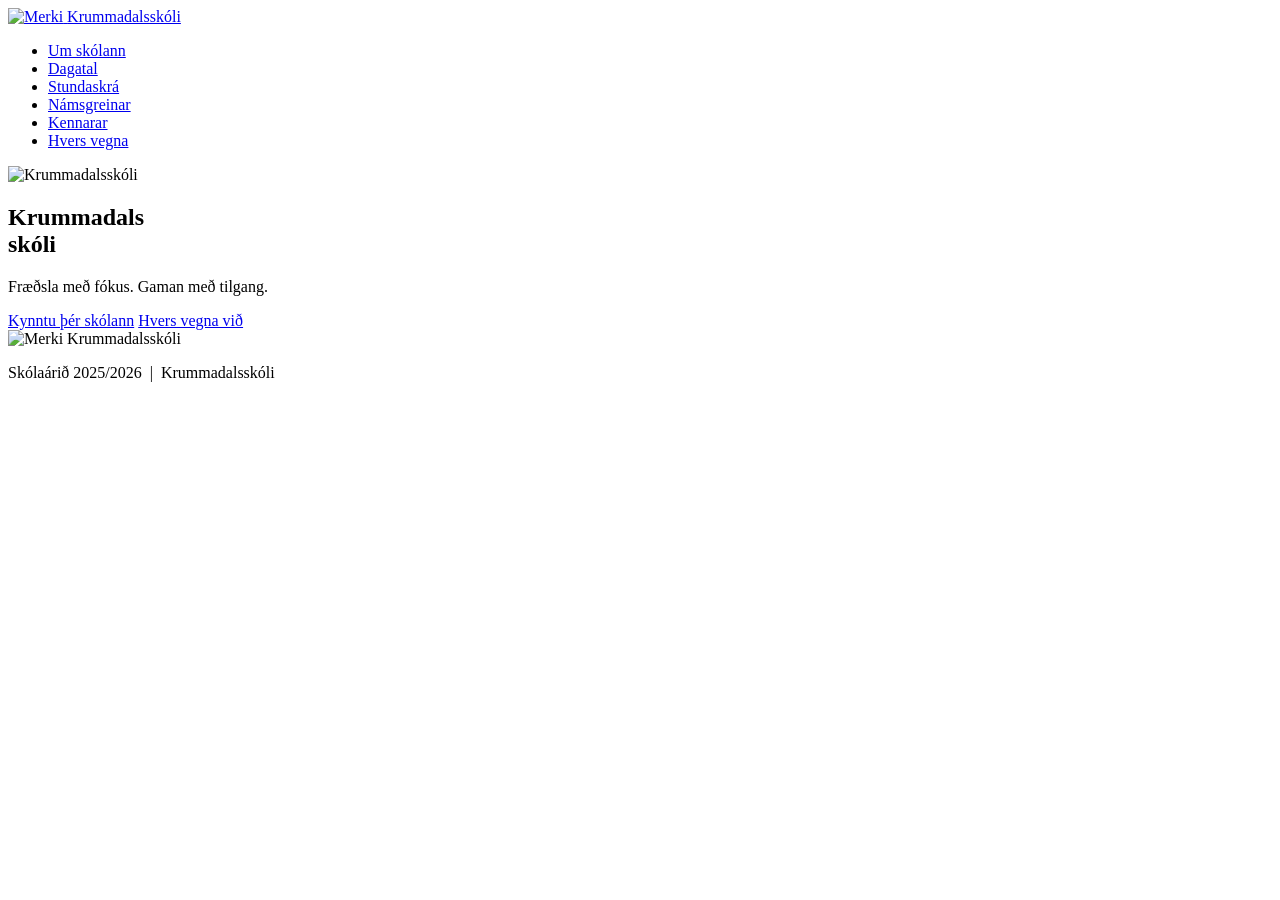
==== index.html @ 973b2765 "Add files via upload" ====
<!DOCTYPE html>
<html lang="is">
<head>
<meta charset="UTF-8">
<meta name="viewport" content="width=device-width, initial-scale=1.0">
<title>Krummadalsskóli</title>
<link href="https://fonts.googleapis.com/css2?family=Fraunces:opsz,wght@9..144,700;9..144,900&family=Source+Serif+4:ital,wght@0,300;0,400;0,600;1,300&display=swap" rel="stylesheet">
<link rel="stylesheet" href="assets/style.css">
</head>
<body>

<nav>
  <a class="nav-logo" href="index.html">
    <img src="assets/logo.jpg" alt="Merki">
    <span>Krummadalsskóli</span>
  </a>
  <ul class="nav-links">
    <li><a href="um.html">Um skólann</a></li>
    <li><a href="dagatal.html">Dagatal</a></li>
    <li><a href="stundaskra.html">Stundaskrá</a></li>
    <li><a href="namsgreinar.html">Námsgreinar</a></li>
    <li><a href="kennarar.html">Kennarar</a></li>
    <li><a href="hvers-vegna.html">Hvers vegna</a></li>
  </ul>
</nav>

<main>

<!-- HERO -->
<section class="hero">
  <div class="hero-logo">
    <img src="assets/logo.jpg" alt="Krummadalsskóli">
  </div>
  <h1>Krummadals<br>skóli</h1>
  <p class="hero-tagline">Fræðsla með fókus. Gaman með tilgang.</p>
  <div class="hero-btns">
    <a href="um.html" class="btn btn-white">Kynntu þér skólann</a>
    <a href="hvers-vegna.html" class="btn btn-outline">Hvers vegna við</a>
  </div>
</section>

</main>

<!-- FOOTER -->
<footer>
  <div class="footer-logo">
    <img src="assets/logo.jpg" alt="Merki">
    <span>Krummadalsskóli</span>
  </div>
  <div class="footer-line"></div>
  <p>Skólaárið 2025/2026 &nbsp;|&nbsp; Krummadalsskóli</p>
</footer>

</body>
</html>
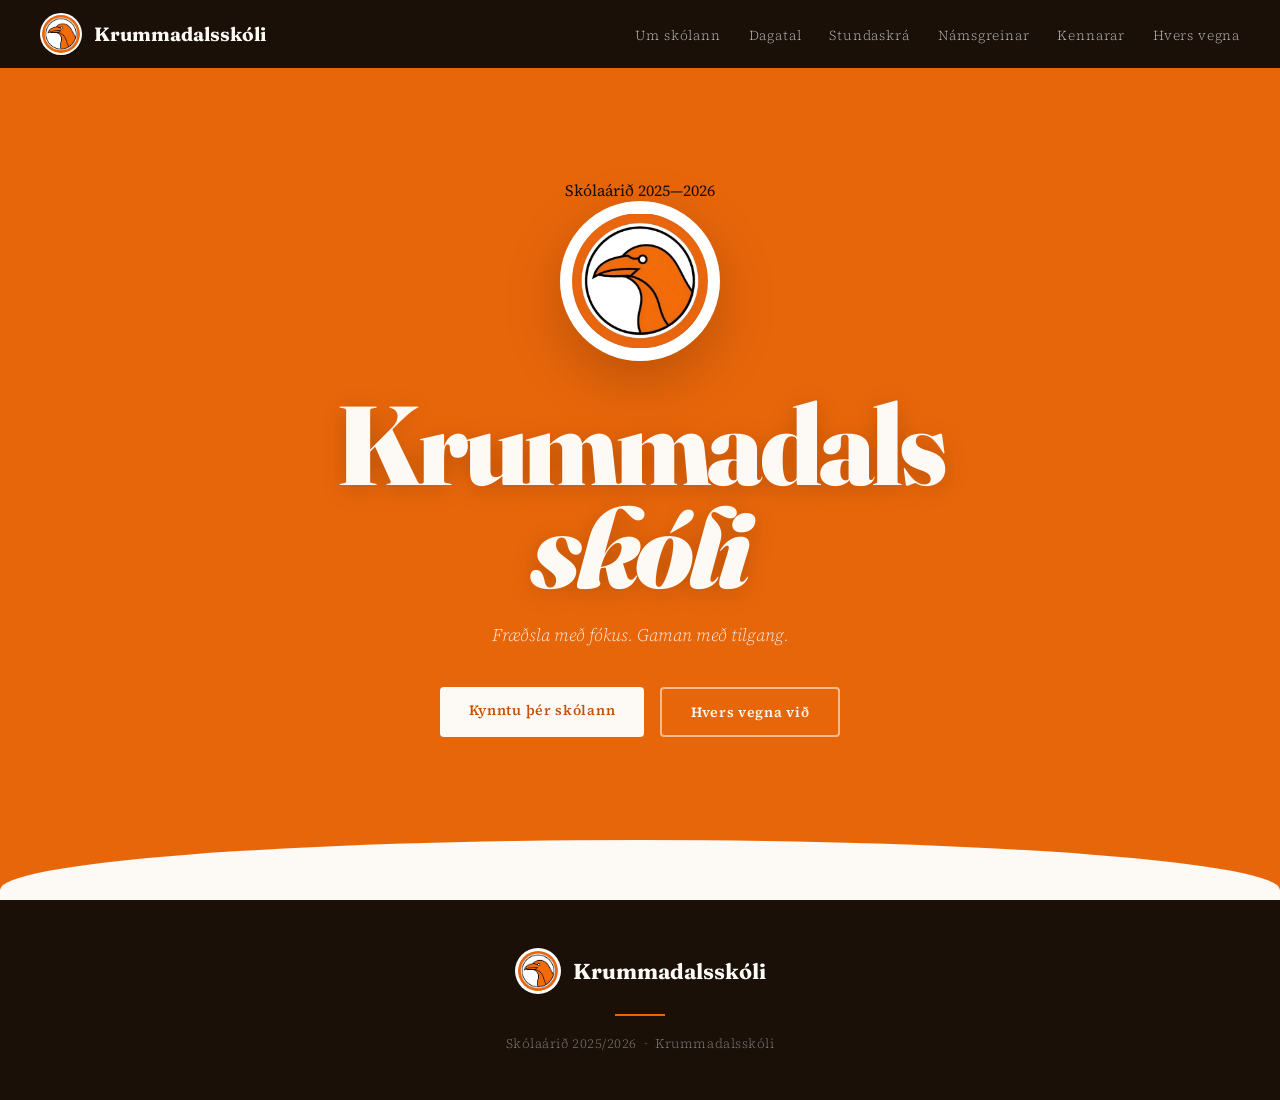
==== commit 28d356ba: "Add files via upload" ====
--- a/index.html
+++ b/index.html
@@ -4,7 +4,7 @@
 <meta charset="UTF-8">
 <meta name="viewport" content="width=device-width, initial-scale=1.0">
 <title>Krummadalsskóli</title>
-<link href="https://fonts.googleapis.com/css2?family=Fraunces:opsz,wght@9..144,700;9..144,900&family=Source+Serif+4:ital,wght@0,300;0,400;0,600;1,300&display=swap" rel="stylesheet">
+<link href="https://fonts.googleapis.com/css2?family=Fraunces:ital,opsz,wght@0,9..144,400;0,9..144,700;0,9..144,900;1,9..144,400;1,9..144,700;1,9..144,900&family=Source+Serif+4:ital,wght@0,300;0,400;0,500;0,600;1,300;1,400&display=swap" rel="stylesheet">
 <link rel="stylesheet" href="assets/style.css">
 </head>
 <body>
@@ -26,12 +26,12 @@
 
 <main>
 
-<!-- HERO -->
 <section class="hero">
+  <p class="hero-eyebrow">Skólaárið 2025—2026</p>
   <div class="hero-logo">
     <img src="assets/logo.jpg" alt="Krummadalsskóli">
   </div>
-  <h1>Krummadals<br>skóli</h1>
+  <h1>Krummadals<br><em>skóli</em></h1>
   <p class="hero-tagline">Fræðsla með fókus. Gaman með tilgang.</p>
   <div class="hero-btns">
     <a href="um.html" class="btn btn-white">Kynntu þér skólann</a>
@@ -41,15 +41,15 @@
 
 </main>
 
-<!-- FOOTER -->
 <footer>
   <div class="footer-logo">
     <img src="assets/logo.jpg" alt="Merki">
     <span>Krummadalsskóli</span>
   </div>
   <div class="footer-line"></div>
-  <p>Skólaárið 2025/2026 &nbsp;|&nbsp; Krummadalsskóli</p>
+  <p>Skólaárið 2025/2026 &nbsp;·&nbsp; Krummadalsskóli</p>
 </footer>
 
+<script src="assets/script.js"></script>
 </body>
 </html>
--- a/assets/style.css
+++ b/assets/style.css
@@ -0,0 +1,193 @@
+:root {
+  --orange: #E8660A;
+  --orange-light: #F07D2A;
+  --orange-dark: #C4520A;
+  --black: #1A1008;
+  --white: #FDFAF6;
+  --off-white: #F5EFE6;
+  --gray: #888;
+}
+* { margin:0; padding:0; box-sizing:border-box; }
+html { scroll-behavior: smooth; }
+body { font-family: 'Source Serif 4', Georgia, serif; background: var(--white); color: var(--black); overflow-x: hidden; min-height: 100vh; display: flex; flex-direction: column; }
+main { flex: 1; }
+
+/* NAV */
+nav {
+  position: fixed; top:0; left:0; right:0; z-index:100;
+  background: var(--black);
+  display: flex; align-items: center; justify-content: space-between;
+  padding: 0 2.5rem; height: 68px;
+}
+.nav-logo { display:flex; align-items:center; gap:12px; text-decoration:none; }
+.nav-logo img { width:42px; height:42px; background:white; border-radius:50%; padding:2px; object-fit:contain; }
+.nav-logo span { font-family:'Fraunces',serif; font-weight:700; font-size:1.2rem; color:var(--white); }
+.nav-links { display:flex; gap:1.75rem; list-style:none; }
+.nav-links a { color:rgba(255,255,255,0.7); text-decoration:none; font-size:0.85rem; font-weight:300; letter-spacing:0.06em; transition:color 0.2s; }
+.nav-links a:hover { color:var(--orange-light); }
+.nav-links a.active { color:var(--orange-light); }
+
+/* HERO (forsíða) */
+.hero {
+  min-height:100vh; background:var(--orange);
+  display:flex; flex-direction:column; align-items:center; justify-content:center;
+  text-align:center; padding:6rem 2rem 5rem; position:relative; overflow:hidden;
+}
+.hero::after {
+  content:''; position:absolute; bottom:-60px; left:0; right:0;
+  height:120px; background:var(--white); border-radius:60% 60% 0 0 / 60px 60px 0 0;
+}
+.hero-logo {
+  background:white; border-radius:50%; padding:12px;
+  width:160px; height:160px; display:flex; align-items:center; justify-content:center;
+  margin-bottom:2rem; box-shadow:0 20px 60px rgba(0,0,0,0.2);
+  animation: popIn 0.7s ease-out both;
+}
+.hero-logo img { width:136px; height:136px; object-fit:contain; border-radius:50%; }
+@keyframes popIn { from{opacity:0;transform:scale(0.7)} to{opacity:1;transform:scale(1)} }
+.hero h1 {
+  font-family:'Fraunces',serif; font-weight:900;
+  font-size:clamp(3.5rem,9vw,7rem); color:var(--white);
+  line-height:0.92; letter-spacing:-0.03em;
+  text-shadow:0 4px 24px rgba(0,0,0,0.18);
+  animation: upIn 0.7s 0.15s ease-out both;
+}
+.hero-tagline {
+  margin-top:1.5rem; font-size:1.1rem; font-weight:300; font-style:italic;
+  color:rgba(255,255,255,0.88); animation: upIn 0.7s 0.3s ease-out both;
+}
+.hero-btns { margin-top:2.5rem; display:flex; gap:1rem; flex-wrap:wrap; justify-content:center; animation: upIn 0.7s 0.45s ease-out both; }
+@keyframes upIn { from{opacity:0;transform:translateY(24px)} to{opacity:1;transform:translateY(0)} }
+.btn { padding:0.8rem 1.8rem; border-radius:4px; font-family:'Source Serif 4',serif; font-size:0.88rem; font-weight:600; text-decoration:none; letter-spacing:0.05em; transition:all 0.2s; border:none; cursor:pointer; display:inline-block; }
+.btn-white { background:var(--white); color:var(--orange-dark); }
+.btn-white:hover { background:var(--black); color:var(--white); }
+.btn-outline { background:transparent; color:var(--white); border:2px solid rgba(255,255,255,0.55); }
+.btn-outline:hover { background:rgba(255,255,255,0.15); }
+
+/* SUBPAGE HERO (innri síður) */
+.subhero {
+  background: var(--orange);
+  padding: 9rem 2rem 4rem;
+  text-align: center;
+  color: var(--white);
+  position: relative;
+  overflow: hidden;
+}
+.subhero::after {
+  content:''; position:absolute; bottom:-40px; left:0; right:0;
+  height:80px; background:var(--white); border-radius:60% 60% 0 0 / 40px 40px 0 0;
+}
+.subhero .label {
+  display:inline-block; font-size:0.72rem; font-weight:600; letter-spacing:0.2em;
+  text-transform:uppercase; color:rgba(255,255,255,0.85); margin-bottom:0.75rem;
+}
+.subhero h1 {
+  font-family:'Fraunces',serif; font-weight:900;
+  font-size:clamp(2.5rem,6vw,4.5rem); line-height:1; letter-spacing:-0.02em;
+  text-shadow:0 4px 24px rgba(0,0,0,0.15);
+}
+.subhero p.subhero-lead {
+  margin-top:1.25rem; font-size:1.05rem; font-weight:300; font-style:italic;
+  color:rgba(255,255,255,0.9); max-width:620px; margin-left:auto; margin-right:auto;
+}
+
+/* SECTIONS */
+section { padding:5.5rem 2rem; }
+.container { max-width:1080px; margin:0 auto; }
+.label { display:inline-block; font-size:0.72rem; font-weight:600; letter-spacing:0.2em; text-transform:uppercase; color:var(--orange); margin-bottom:0.75rem; }
+.s-title { font-family:'Fraunces',serif; font-weight:900; font-size:clamp(2rem,5vw,3.2rem); line-height:1.05; color:var(--black); margin-bottom:1.25rem; }
+.s-body { font-size:1.05rem; font-weight:300; line-height:1.85; color:#3D2E1E; max-width:660px; }
+
+/* UM SKÓLANN */
+.about { background:var(--white); }
+
+/* DAGATAL */
+.calendar-section { background:var(--off-white); }
+.cal-grid { display:grid; grid-template-columns:repeat(4,1fr); gap:1.25rem; margin-top:3rem; }
+.cal-month { background:var(--white); border-radius:6px; overflow:hidden; box-shadow:0 2px 12px rgba(0,0,0,0.06); }
+.cal-header { background:var(--orange); color:white; text-align:center; padding:0.6rem; font-family:'Fraunces',serif; font-weight:700; font-size:0.88rem; letter-spacing:0.1em; }
+.cal-days { display:grid; grid-template-columns:repeat(7,1fr); padding:0.5rem; gap:2px; }
+.cal-day-name { text-align:center; font-size:0.62rem; font-weight:600; letter-spacing:0.05em; color:var(--gray); padding:2px 0; }
+.cal-day { text-align:center; font-size:0.72rem; padding:3px 1px; border-radius:3px; color:var(--black); font-weight:300; }
+.cal-day.sun { color:var(--orange); font-weight:600; }
+.cal-day.empty { }
+.cal-note { font-size:0.8rem; color:var(--gray); text-align:center; margin-top:1rem; font-style:italic; }
+
+/* STUNDASKRÁ */
+.schedule-section { background:var(--white); }
+.schedule-grid { display:grid; grid-template-columns:repeat(3,1fr); gap:1.5rem; margin-top:3rem; }
+.day-card { background:var(--off-white); border-radius:8px; overflow:hidden; }
+.day-header { background:var(--orange); color:white; padding:0.75rem 1.25rem; font-family:'Fraunces',serif; font-weight:700; font-size:1rem; }
+.day-body { padding:0.75rem 1.25rem; }
+.time-slot { display:flex; justify-content:space-between; align-items:center; padding:0.5rem 0; border-bottom:1px dashed rgba(0,0,0,0.1); font-size:0.88rem; }
+.time-slot:last-child { border-bottom:none; }
+.time-slot .time { color:var(--gray); font-size:0.78rem; font-weight:300; white-space:nowrap; margin-right:0.75rem; }
+.time-slot .subj { font-weight:400; color:var(--black); }
+.time-slot.break .subj { color:var(--orange-dark); font-style:italic; font-size:0.82rem; }
+.time-slot.food .subj { color:#6B4C2A; font-style:italic; font-size:0.82rem; }
+
+/* NÁMSGREINAR */
+.subjects-section { background:var(--off-white); }
+.subj-grid { display:grid; grid-template-columns:repeat(auto-fit,minmax(140px,1fr)); gap:1.25rem; margin-top:2.75rem; }
+.subj-card { background:var(--white); border:2px solid #E8E0D5; border-radius:6px; padding:1.4rem 1rem; text-align:center; transition:all 0.22s; position:relative; overflow:hidden; }
+.subj-card::after { content:''; position:absolute; bottom:0; left:0; right:0; height:3px; background:var(--orange); transform:scaleX(0); transition:transform 0.22s; }
+.subj-card:hover { border-color:var(--orange); transform:translateY(-4px); box-shadow:0 8px 24px rgba(232,102,10,0.14); }
+.subj-card:hover::after { transform:scaleX(1); }
+.subj-icon { font-size:1.9rem; margin-bottom:0.6rem; display:block; }
+.subj-name { font-family:'Fraunces',serif; font-weight:700; font-size:0.95rem; }
+
+/* HREIÐRIÐ */
+.nest { background:var(--black); color:var(--white); position:relative; overflow:hidden; }
+.nest::before { content:'Hreiðrið'; position:absolute; right:-1rem; top:50%; transform:translateY(-50%); font-family:'Fraunces',serif; font-size:12rem; font-weight:900; color:rgba(255,255,255,0.03); white-space:nowrap; pointer-events:none; }
+.nest .s-title { color:var(--white); }
+.nest .s-body { color:rgba(255,255,255,0.72); }
+.nest-feats { display:flex; flex-wrap:wrap; gap:1rem; margin-top:2.5rem; }
+.nest-feat { display:flex; align-items:center; gap:0.65rem; background:rgba(255,255,255,0.07); border:1px solid rgba(255,255,255,0.1); border-radius:6px; padding:0.65rem 1.1rem; }
+.nest-feat-icon { font-size:1.3rem; }
+.nest-feat-text { font-size:0.9rem; color:rgba(255,255,255,0.82); font-weight:300; }
+
+/* KENNARAR */
+.teachers { background:var(--white); }
+.teachers-grid { display:grid; grid-template-columns:1.1fr 1fr; gap:4rem; align-items:center; margin-top:3rem; }
+.quote-block { background:var(--orange); border-radius:8px; padding:2.75rem; position:relative; }
+.quote-block::before { content:'"'; position:absolute; top:-0.75rem; left:1.5rem; font-family:'Fraunces',serif; font-size:7rem; color:rgba(255,255,255,0.18); line-height:1; }
+.quote-text { font-family:'Fraunces',serif; font-size:1.45rem; font-weight:700; color:white; line-height:1.35; position:relative; z-index:1; }
+
+/* HUGMYNDAFRÆÐI */
+.philosophy { background:var(--off-white); }
+.pillars { display:grid; grid-template-columns:repeat(3,1fr); gap:1.75rem; margin-top:3rem; }
+.pillar { background:var(--white); border-radius:8px; border-top:4px solid var(--orange); padding:2.25rem 1.75rem; box-shadow:0 2px 12px rgba(0,0,0,0.05); }
+.pillar-num { font-family:'Fraunces',serif; font-size:2.8rem; font-weight:900; color:var(--orange); line-height:1; margin-bottom:0.75rem; }
+.pillar h3 { font-family:'Fraunces',serif; font-size:1.2rem; font-weight:700; margin-bottom:0.6rem; }
+.pillar p { font-size:0.93rem; font-weight:300; line-height:1.75; color:#4A3A28; }
+
+/* HVERS VEGNA */
+.why { background:var(--white); }
+.why-list { margin-top:2.75rem; display:flex; flex-direction:column; gap:1.1rem; max-width:700px; }
+.why-item { display:flex; gap:1.1rem; align-items:flex-start; padding:1.4rem; border-radius:6px; background:var(--off-white); border-left:4px solid var(--orange); }
+.why-dot { width:30px; height:30px; background:var(--orange); border-radius:50%; display:flex; align-items:center; justify-content:center; flex-shrink:0; margin-top:2px; }
+.why-dot span { color:white; font-weight:700; font-size:0.78rem; font-family:'Fraunces',serif; }
+.why-text { font-size:0.98rem; line-height:1.75; font-weight:300; color:#3D2E1E; }
+
+/* FOOTER */
+footer { background:var(--black); color:var(--white); padding:3rem 2rem; text-align:center; margin-top: auto; }
+.footer-logo { display:flex; align-items:center; justify-content:center; gap:12px; margin-bottom:1.25rem; }
+.footer-logo img { width:46px; height:46px; background:white; border-radius:50%; padding:3px; object-fit:contain; }
+.footer-logo span { font-family:'Fraunces',serif; font-weight:700; font-size:1.35rem; color:var(--white); }
+.footer-line { width:50px; height:2px; background:var(--orange); margin:1.1rem auto; }
+footer p { font-size:0.82rem; font-weight:300; color:rgba(255,255,255,0.45); letter-spacing:0.04em; }
+
+/* PAGE BODY (innri síður þurfa pláss undir nav) */
+.page-body { padding-top: 68px; }
+
+@media(max-width:900px) {
+  .teachers-grid { grid-template-columns:1fr; gap:2.5rem; }
+  .pillars { grid-template-columns:1fr 1fr; }
+  .cal-grid { grid-template-columns:repeat(2,1fr); }
+  .schedule-grid { grid-template-columns:1fr 1fr; }
+}
+@media(max-width:600px) {
+  nav { padding: 0 1rem; }
+  .nav-links { display:none; }
+  .pillars,.cal-grid,.schedule-grid { grid-template-columns:1fr; }
+}
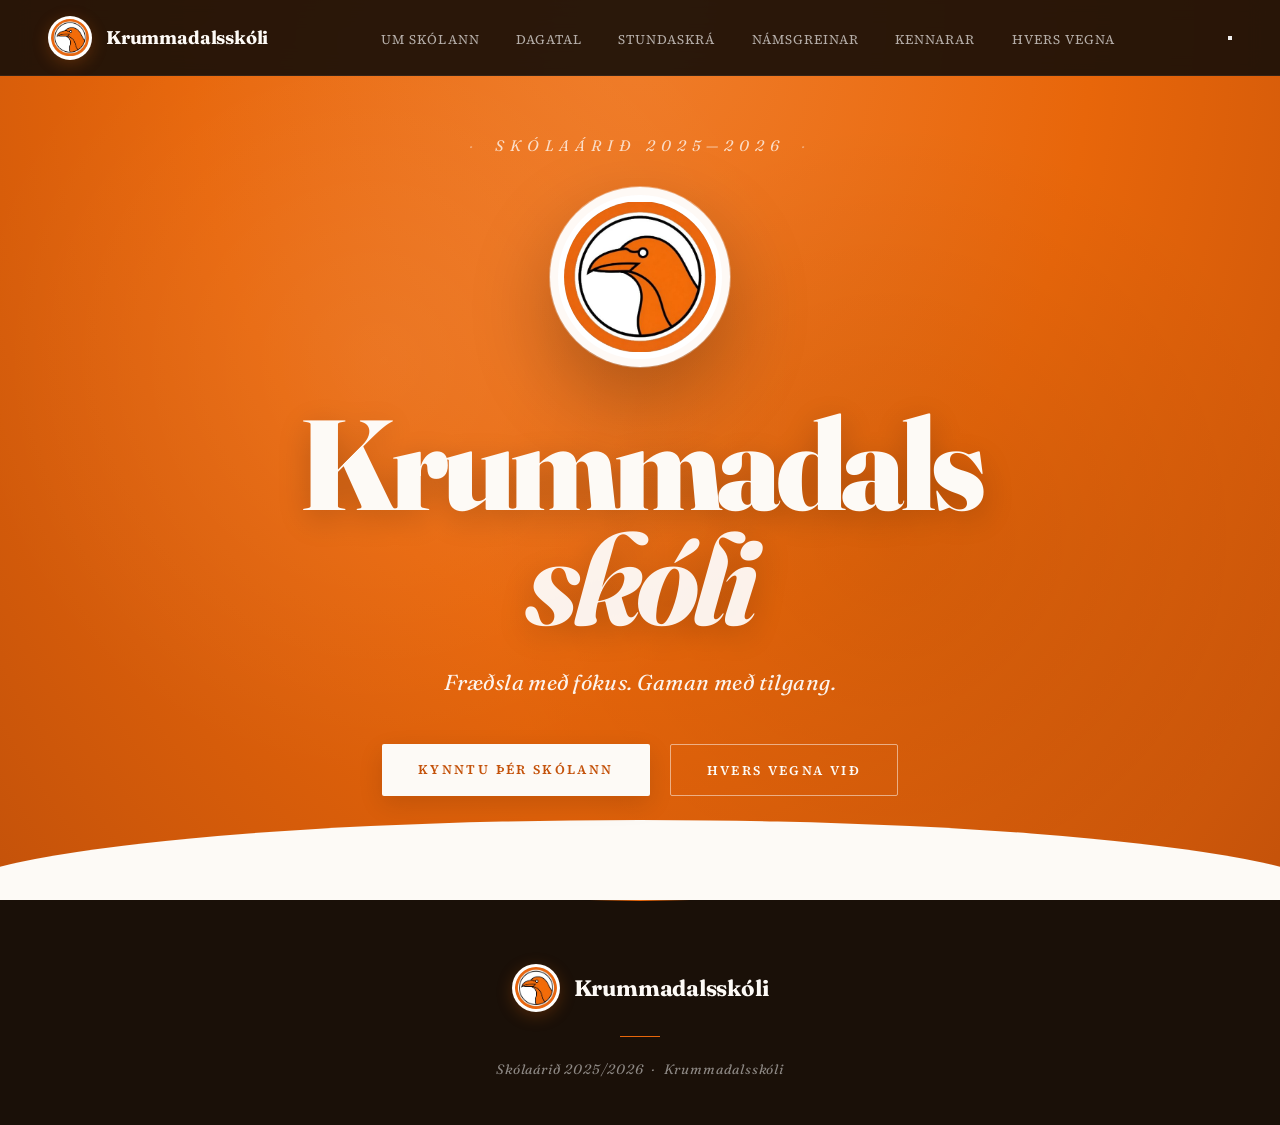
==== commit 84f0bdad: "Add files via upload" ====
--- a/index.html
+++ b/index.html
@@ -22,6 +22,7 @@
     <li><a href="kennarar.html">Kennarar</a></li>
     <li><a href="hvers-vegna.html">Hvers vegna</a></li>
   </ul>
+  <button class="nav-burger" aria-label="Valmynd" aria-expanded="false"><span></span><span></span><span></span></button>
 </nav>
 
 <main>
--- a/assets/style.css
+++ b/assets/style.css
@@ -2,192 +2,834 @@
   --orange: #E8660A;
   --orange-light: #F07D2A;
   --orange-dark: #C4520A;
+  --orange-glow: #FF8B3D;
   --black: #1A1008;
+  --black-soft: #2A1D10;
   --white: #FDFAF6;
   --off-white: #F5EFE6;
+  --cream: #EFE6D6;
   --gray: #888;
+  --gray-line: #E8E0D5;
+  --shadow-sm: 0 2px 8px rgba(26,16,8,0.04);
+  --shadow-md: 0 8px 32px rgba(26,16,8,0.08);
+  --shadow-lg: 0 24px 64px rgba(26,16,8,0.12);
+  --shadow-orange: 0 16px 48px rgba(232,102,10,0.18);
 }
 * { margin:0; padding:0; box-sizing:border-box; }
 html { scroll-behavior: smooth; }
-body { font-family: 'Source Serif 4', Georgia, serif; background: var(--white); color: var(--black); overflow-x: hidden; min-height: 100vh; display: flex; flex-direction: column; }
-main { flex: 1; }
-
-/* NAV */
+body {
+  font-family: 'Source Serif 4', Georgia, serif;
+  background: var(--white);
+  color: var(--black);
+  overflow-x: hidden;
+  min-height: 100vh;
+  display: flex;
+  flex-direction: column;
+  -webkit-font-smoothing: antialiased;
+  -moz-osx-font-smoothing: grayscale;
+}
+main { flex: 1; display: flex; flex-direction: column; }
+main > section:last-child { flex: 1; }
+
+body::before {
+  content:'';
+  position: fixed; inset: 0;
+  background-image:
+    radial-gradient(circle at 20% 10%, rgba(232,102,10,0.025) 0%, transparent 50%),
+    radial-gradient(circle at 80% 90%, rgba(232,102,10,0.02) 0%, transparent 50%);
+  pointer-events: none;
+  z-index: 0;
+}
+nav, main, footer { position: relative; z-index: 1; }
+
+/* ===== NAV ===== */
 nav {
   position: fixed; top:0; left:0; right:0; z-index:100;
-  background: var(--black);
+  background: rgba(26,16,8,0.92);
+  backdrop-filter: blur(12px);
+  -webkit-backdrop-filter: blur(12px);
   display: flex; align-items: center; justify-content: space-between;
-  padding: 0 2.5rem; height: 68px;
-}
-.nav-logo { display:flex; align-items:center; gap:12px; text-decoration:none; }
-.nav-logo img { width:42px; height:42px; background:white; border-radius:50%; padding:2px; object-fit:contain; }
-.nav-logo span { font-family:'Fraunces',serif; font-weight:700; font-size:1.2rem; color:var(--white); }
-.nav-links { display:flex; gap:1.75rem; list-style:none; }
-.nav-links a { color:rgba(255,255,255,0.7); text-decoration:none; font-size:0.85rem; font-weight:300; letter-spacing:0.06em; transition:color 0.2s; }
-.nav-links a:hover { color:var(--orange-light); }
-.nav-links a.active { color:var(--orange-light); }
-
-/* HERO (forsíða) */
+  padding: 0 3rem; height: 76px;
+  border-bottom: 1px solid rgba(255,255,255,0.06);
+}
+.nav-logo { display:flex; align-items:center; gap:14px; text-decoration:none; transition: opacity 0.3s; }
+.nav-logo:hover { opacity: 0.85; }
+.nav-logo img {
+  width:44px; height:44px;
+  background:white;
+  border-radius:50%;
+  padding:3px;
+  object-fit:contain;
+  box-shadow: 0 4px 16px rgba(232,102,10,0.25);
+}
+.nav-logo span {
+  font-family:'Fraunces',serif;
+  font-weight:700;
+  font-size:1.15rem;
+  color:var(--white);
+  letter-spacing: -0.01em;
+}
+.nav-links { display:flex; gap:2.25rem; list-style:none; }
+.nav-links a {
+  color:rgba(255,255,255,0.65);
+  text-decoration:none;
+  font-size:0.82rem;
+  font-weight:400;
+  letter-spacing:0.08em;
+  text-transform: uppercase;
+  transition: color 0.3s ease;
+  position: relative;
+  padding: 0.25rem 0;
+}
+.nav-links a::after {
+  content:''; position:absolute; bottom:-4px; left:50%; right:50%;
+  height: 1px; background: var(--orange-light);
+  transition: all 0.3s ease;
+}
+.nav-links a:hover, .nav-links a.active { color: var(--white); }
+.nav-links a:hover::after, .nav-links a.active::after { left: 0; right: 0; }
+
+/* ===== HERO ===== */
 .hero {
-  min-height:100vh; background:var(--orange);
+  min-height:100vh;
+  background:
+    radial-gradient(ellipse at top, var(--orange-light) 0%, var(--orange) 50%, var(--orange-dark) 100%);
   display:flex; flex-direction:column; align-items:center; justify-content:center;
-  text-align:center; padding:6rem 2rem 5rem; position:relative; overflow:hidden;
+  text-align:center; padding:8rem 2rem 6rem;
+  position:relative; overflow:hidden;
+}
+.hero::before {
+  content:''; position:absolute; inset:0;
+  background-image:
+    radial-gradient(circle at 30% 40%, rgba(255,255,255,0.08) 0%, transparent 40%),
+    radial-gradient(circle at 70% 60%, rgba(0,0,0,0.08) 0%, transparent 40%);
+  pointer-events: none;
 }
 .hero::after {
-  content:''; position:absolute; bottom:-60px; left:0; right:0;
-  height:120px; background:var(--white); border-radius:60% 60% 0 0 / 60px 60px 0 0;
+  content:''; position:absolute; bottom:-80px; left:-5%; right:-5%;
+  height:160px; background:var(--white);
+  border-radius:50% 50% 0 0 / 80px 80px 0 0;
+  z-index: 2;
+}
+.hero-eyebrow {
+  font-family: 'Fraunces', serif;
+  font-style: italic;
+  font-weight: 400;
+  font-size: 0.95rem;
+  color: rgba(255,255,255,0.75);
+  letter-spacing: 0.4em;
+  text-transform: uppercase;
+  margin-bottom: 2rem;
+  animation: upIn 0.8s ease-out both;
+  position: relative; z-index: 3;
+}
+.hero-eyebrow::before, .hero-eyebrow::after {
+  content:'·'; margin: 0 1rem; opacity: 0.5;
 }
 .hero-logo {
-  background:white; border-radius:50%; padding:12px;
-  width:160px; height:160px; display:flex; align-items:center; justify-content:center;
-  margin-bottom:2rem; box-shadow:0 20px 60px rgba(0,0,0,0.2);
-  animation: popIn 0.7s ease-out both;
-}
-.hero-logo img { width:136px; height:136px; object-fit:contain; border-radius:50%; }
+  background:white; border-radius:50%; padding:14px;
+  width:180px; height:180px; display:flex; align-items:center; justify-content:center;
+  margin-bottom:2.5rem;
+  box-shadow:
+    0 32px 80px rgba(0,0,0,0.25),
+    0 0 0 1px rgba(255,255,255,0.4),
+    inset 0 0 0 8px rgba(232,102,10,0.04);
+  animation: popIn 1s ease-out both;
+  position: relative; z-index: 3;
+}
+.hero-logo img { width:152px; height:152px; object-fit:contain; border-radius:50%; }
 @keyframes popIn { from{opacity:0;transform:scale(0.7)} to{opacity:1;transform:scale(1)} }
 .hero h1 {
   font-family:'Fraunces',serif; font-weight:900;
-  font-size:clamp(3.5rem,9vw,7rem); color:var(--white);
-  line-height:0.92; letter-spacing:-0.03em;
-  text-shadow:0 4px 24px rgba(0,0,0,0.18);
-  animation: upIn 0.7s 0.15s ease-out both;
+  font-size:clamp(3.5rem,10vw,8rem); color:var(--white);
+  line-height:0.9; letter-spacing:-0.04em;
+  text-shadow:0 8px 32px rgba(0,0,0,0.2);
+  animation: upIn 1s 0.2s ease-out both;
+  position: relative; z-index: 3;
+}
+.hero h1 em {
+  font-style: italic;
+  font-weight: 700;
+  color: rgba(255,255,255,0.92);
 }
 .hero-tagline {
-  margin-top:1.5rem; font-size:1.1rem; font-weight:300; font-style:italic;
-  color:rgba(255,255,255,0.88); animation: upIn 0.7s 0.3s ease-out both;
-}
-.hero-btns { margin-top:2.5rem; display:flex; gap:1rem; flex-wrap:wrap; justify-content:center; animation: upIn 0.7s 0.45s ease-out both; }
-@keyframes upIn { from{opacity:0;transform:translateY(24px)} to{opacity:1;transform:translateY(0)} }
-.btn { padding:0.8rem 1.8rem; border-radius:4px; font-family:'Source Serif 4',serif; font-size:0.88rem; font-weight:600; text-decoration:none; letter-spacing:0.05em; transition:all 0.2s; border:none; cursor:pointer; display:inline-block; }
-.btn-white { background:var(--white); color:var(--orange-dark); }
-.btn-white:hover { background:var(--black); color:var(--white); }
-.btn-outline { background:transparent; color:var(--white); border:2px solid rgba(255,255,255,0.55); }
-.btn-outline:hover { background:rgba(255,255,255,0.15); }
-
-/* SUBPAGE HERO (innri síður) */
+  margin-top:2rem;
+  font-family: 'Fraunces', serif;
+  font-size:1.35rem;
+  font-weight:400;
+  font-style:italic;
+  color:rgba(255,255,255,0.92);
+  letter-spacing: 0.02em;
+  animation: upIn 1s 0.35s ease-out both;
+  position: relative; z-index: 3;
+}
+.hero-btns {
+  margin-top:3rem;
+  display:flex; gap:1.25rem;
+  flex-wrap:wrap; justify-content:center;
+  animation: upIn 1s 0.5s ease-out both;
+  position: relative; z-index: 3;
+}
+@keyframes upIn { from{opacity:0;transform:translateY(32px)} to{opacity:1;transform:translateY(0)} }
+
+.btn {
+  padding:1rem 2.25rem;
+  border-radius:2px;
+  font-family:'Source Serif 4',serif;
+  font-size:0.82rem; font-weight:600;
+  text-decoration:none;
+  letter-spacing:0.18em;
+  text-transform: uppercase;
+  transition: all 0.4s cubic-bezier(0.4, 0, 0.2, 1);
+  border:none; cursor:pointer;
+  display:inline-block;
+  position: relative;
+  overflow: hidden;
+}
+.btn-white {
+  background:var(--white); color:var(--orange-dark);
+  box-shadow: 0 8px 24px rgba(0,0,0,0.12);
+}
+.btn-white:hover {
+  background:var(--black); color:var(--white);
+  transform: translateY(-2px);
+  box-shadow: 0 12px 32px rgba(0,0,0,0.25);
+}
+.btn-outline {
+  background:transparent; color:var(--white);
+  border:1px solid rgba(255,255,255,0.5);
+}
+.btn-outline:hover {
+  background:rgba(255,255,255,0.1);
+  border-color: var(--white);
+  transform: translateY(-2px);
+}
+
+/* ===== SUBPAGE HERO ===== */
 .subhero {
-  background: var(--orange);
-  padding: 9rem 2rem 4rem;
+  background:
+    radial-gradient(ellipse at top, var(--orange-light) 0%, var(--orange) 70%, var(--orange-dark) 100%);
+  padding: 11rem 2rem 6rem;
   text-align: center;
   color: var(--white);
   position: relative;
   overflow: hidden;
 }
+.subhero::before {
+  content:''; position:absolute; inset:0;
+  background-image:
+    radial-gradient(circle at 30% 30%, rgba(255,255,255,0.06) 0%, transparent 40%);
+  pointer-events: none;
+}
 .subhero::after {
-  content:''; position:absolute; bottom:-40px; left:0; right:0;
-  height:80px; background:var(--white); border-radius:60% 60% 0 0 / 40px 40px 0 0;
-}
+  content:''; position:absolute; bottom:-50px; left:-5%; right:-5%;
+  height:100px; background:var(--white);
+  border-radius:50% 50% 0 0 / 50px 50px 0 0;
+}
+.subhero-content { position: relative; z-index: 2; max-width: 900px; margin: 0 auto; }
 .subhero .label {
-  display:inline-block; font-size:0.72rem; font-weight:600; letter-spacing:0.2em;
-  text-transform:uppercase; color:rgba(255,255,255,0.85); margin-bottom:0.75rem;
+  font-family: 'Fraunces', serif;
+  font-style: italic;
+  font-weight: 400;
+  font-size: 0.9rem;
+  color: rgba(255,255,255,0.75);
+  letter-spacing: 0.35em;
+  text-transform: uppercase;
+  margin-bottom: 1.5rem;
+  display: inline-block;
+  padding-left: 0;
+}
+.subhero .label::before {
+  content:'·'; margin-right: 0.85rem; opacity: 0.5;
+  position: static; width: auto; height: auto; background: none;
+}
+.subhero .label::after {
+  content:'·'; margin-left: 0.85rem; opacity: 0.5;
 }
 .subhero h1 {
-  font-family:'Fraunces',serif; font-weight:900;
-  font-size:clamp(2.5rem,6vw,4.5rem); line-height:1; letter-spacing:-0.02em;
-  text-shadow:0 4px 24px rgba(0,0,0,0.15);
-}
+  font-family:'Fraunces',serif;
+  font-weight:900;
+  font-size:clamp(2.75rem, 7vw, 5.5rem);
+  line-height:0.95;
+  letter-spacing:-0.03em;
+  text-shadow:0 8px 32px rgba(0,0,0,0.18);
+}
+.subhero h1 em { font-style: italic; font-weight: 700; }
 .subhero p.subhero-lead {
-  margin-top:1.25rem; font-size:1.05rem; font-weight:300; font-style:italic;
-  color:rgba(255,255,255,0.9); max-width:620px; margin-left:auto; margin-right:auto;
-}
-
-/* SECTIONS */
-section { padding:5.5rem 2rem; }
+  margin-top:1.75rem;
+  font-family: 'Fraunces', serif;
+  font-size:1.2rem;
+  font-weight:400;
+  font-style:italic;
+  color:rgba(255,255,255,0.92);
+  max-width:640px;
+  margin-left:auto; margin-right:auto;
+  line-height: 1.5;
+}
+
+/* ===== SECTIONS ===== */
+section { padding:7rem 2rem; }
 .container { max-width:1080px; margin:0 auto; }
-.label { display:inline-block; font-size:0.72rem; font-weight:600; letter-spacing:0.2em; text-transform:uppercase; color:var(--orange); margin-bottom:0.75rem; }
-.s-title { font-family:'Fraunces',serif; font-weight:900; font-size:clamp(2rem,5vw,3.2rem); line-height:1.05; color:var(--black); margin-bottom:1.25rem; }
-.s-body { font-size:1.05rem; font-weight:300; line-height:1.85; color:#3D2E1E; max-width:660px; }
-
-/* UM SKÓLANN */
+
+.label {
+  display:inline-block;
+  font-family: 'Fraunces', serif;
+  font-style: italic;
+  font-size:0.85rem;
+  font-weight:400;
+  letter-spacing:0.25em;
+  text-transform:uppercase;
+  color:var(--orange);
+  margin-bottom:1.25rem;
+  position: relative;
+  padding-left: 2.5rem;
+}
+.label::before {
+  content:''; position:absolute; left:0; top:50%;
+  width: 1.75rem; height: 1px; background: var(--orange);
+}
+
+.s-title {
+  font-family:'Fraunces',serif;
+  font-weight:900;
+  font-size:clamp(2.25rem, 5.5vw, 3.75rem);
+  line-height:1.02;
+  letter-spacing: -0.025em;
+  color:var(--black);
+  margin-bottom:1.5rem;
+}
+.s-title em { font-style: italic; font-weight: 700; color: var(--orange); }
+.s-body {
+  font-size:1.1rem;
+  font-weight:300;
+  line-height:1.85;
+  color:#3D2E1E;
+  max-width:680px;
+}
+
+/* ===== UM SKÓLANN ===== */
 .about { background:var(--white); }
-
-/* DAGATAL */
-.calendar-section { background:var(--off-white); }
-.cal-grid { display:grid; grid-template-columns:repeat(4,1fr); gap:1.25rem; margin-top:3rem; }
-.cal-month { background:var(--white); border-radius:6px; overflow:hidden; box-shadow:0 2px 12px rgba(0,0,0,0.06); }
-.cal-header { background:var(--orange); color:white; text-align:center; padding:0.6rem; font-family:'Fraunces',serif; font-weight:700; font-size:0.88rem; letter-spacing:0.1em; }
-.cal-days { display:grid; grid-template-columns:repeat(7,1fr); padding:0.5rem; gap:2px; }
-.cal-day-name { text-align:center; font-size:0.62rem; font-weight:600; letter-spacing:0.05em; color:var(--gray); padding:2px 0; }
-.cal-day { text-align:center; font-size:0.72rem; padding:3px 1px; border-radius:3px; color:var(--black); font-weight:300; }
-.cal-day.sun { color:var(--orange); font-weight:600; }
+.about-divider {
+  width: 60px; height: 1px;
+  background: var(--orange);
+  margin: 2.5rem 0 1.5rem;
+}
+
+/* ===== DAGATAL ===== */
+.calendar-section {
+  background:var(--off-white);
+  position: relative;
+}
+.calendar-section::before {
+  content:''; position:absolute; top:0; left:0; right:0;
+  height: 1px; background: linear-gradient(90deg, transparent, var(--gray-line), transparent);
+}
+.cal-grid {
+  display:grid;
+  grid-template-columns:repeat(4,1fr);
+  gap:1.5rem;
+  margin-top:3.5rem;
+}
+.cal-month {
+  background:var(--white);
+  border-radius:2px;
+  overflow:hidden;
+  box-shadow: var(--shadow-sm);
+  border: 1px solid var(--gray-line);
+  transition: all 0.4s ease;
+}
+.cal-month:hover {
+  transform: translateY(-4px);
+  box-shadow: var(--shadow-md);
+  border-color: var(--orange);
+}
+.cal-header {
+  background:var(--orange);
+  color:white;
+  text-align:center;
+  padding:0.85rem;
+  font-family:'Fraunces',serif;
+  font-weight:700;
+  font-size:0.85rem;
+  letter-spacing:0.2em;
+}
+.cal-days {
+  display:grid;
+  grid-template-columns:repeat(7,1fr);
+  padding:0.75rem;
+  gap:2px;
+}
+.cal-day-name {
+  text-align:center;
+  font-size:0.62rem;
+  font-weight:600;
+  letter-spacing:0.1em;
+  color:var(--gray);
+  padding:4px 0;
+}
+.cal-day {
+  text-align:center;
+  font-size:0.75rem;
+  padding:5px 1px;
+  border-radius:50%;
+  color:var(--black);
+  font-weight:400;
+  aspect-ratio: 1;
+  display: flex;
+  align-items: center;
+  justify-content: center;
+  transition: all 0.2s;
+}
+.cal-day:hover:not(.empty) {
+  background: var(--cream);
+}
+.cal-day.sun { color:var(--orange); font-weight:700; }
 .cal-day.empty { }
-.cal-note { font-size:0.8rem; color:var(--gray); text-align:center; margin-top:1rem; font-style:italic; }
-
-/* STUNDASKRÁ */
+.cal-note {
+  font-size:0.85rem;
+  color:var(--gray);
+  text-align:center;
+  margin-top:2rem;
+  font-style:italic;
+  font-family: 'Fraunces', serif;
+}
+
+/* ===== STUNDASKRÁ ===== */
 .schedule-section { background:var(--white); }
-.schedule-grid { display:grid; grid-template-columns:repeat(3,1fr); gap:1.5rem; margin-top:3rem; }
-.day-card { background:var(--off-white); border-radius:8px; overflow:hidden; }
-.day-header { background:var(--orange); color:white; padding:0.75rem 1.25rem; font-family:'Fraunces',serif; font-weight:700; font-size:1rem; }
-.day-body { padding:0.75rem 1.25rem; }
-.time-slot { display:flex; justify-content:space-between; align-items:center; padding:0.5rem 0; border-bottom:1px dashed rgba(0,0,0,0.1); font-size:0.88rem; }
+.schedule-grid {
+  display:grid;
+  grid-template-columns:repeat(3,1fr);
+  gap:2rem;
+  margin-top:3.5rem;
+}
+.day-card {
+  background:var(--white);
+  border:1px solid var(--gray-line);
+  border-radius:2px;
+  overflow:hidden;
+  transition: all 0.4s ease;
+  box-shadow: var(--shadow-sm);
+}
+.day-card:hover {
+  transform: translateY(-6px);
+  box-shadow: var(--shadow-md);
+  border-color: var(--orange-light);
+}
+.day-header {
+  background:var(--black);
+  color:white;
+  padding:1.25rem 1.5rem 1.5rem;
+  font-family:'Fraunces',serif;
+  font-weight:700;
+  font-size:1.1rem;
+  letter-spacing: -0.01em;
+  position: relative;
+}
+.day-header::before {
+  content:''; position:absolute; left:1.5rem; bottom:0.65rem;
+  width: 30px; height: 2px; background: var(--orange);
+}
+.day-body { padding:1rem 1.5rem 1.5rem; }
+.time-slot {
+  display:flex;
+  justify-content:space-between;
+  align-items:baseline;
+  padding:0.75rem 0;
+  border-bottom:1px solid var(--gray-line);
+  font-size:0.9rem;
+  gap: 1rem;
+}
 .time-slot:last-child { border-bottom:none; }
-.time-slot .time { color:var(--gray); font-size:0.78rem; font-weight:300; white-space:nowrap; margin-right:0.75rem; }
-.time-slot .subj { font-weight:400; color:var(--black); }
-.time-slot.break .subj { color:var(--orange-dark); font-style:italic; font-size:0.82rem; }
-.time-slot.food .subj { color:#6B4C2A; font-style:italic; font-size:0.82rem; }
-
-/* NÁMSGREINAR */
+.time-slot .time {
+  color:var(--gray);
+  font-size:0.75rem;
+  font-weight:400;
+  letter-spacing: 0.05em;
+  white-space:nowrap;
+  font-variant-numeric: tabular-nums;
+}
+.time-slot .subj {
+  font-weight:500;
+  color:var(--black);
+  text-align: right;
+}
+.time-slot.break .subj { color:var(--orange-dark); font-style:italic; font-weight: 400; }
+.time-slot.food .subj { color:#6B4C2A; font-style:italic; font-weight: 400; }
+
+/* ===== NÁMSGREINAR ===== */
 .subjects-section { background:var(--off-white); }
-.subj-grid { display:grid; grid-template-columns:repeat(auto-fit,minmax(140px,1fr)); gap:1.25rem; margin-top:2.75rem; }
-.subj-card { background:var(--white); border:2px solid #E8E0D5; border-radius:6px; padding:1.4rem 1rem; text-align:center; transition:all 0.22s; position:relative; overflow:hidden; }
-.subj-card::after { content:''; position:absolute; bottom:0; left:0; right:0; height:3px; background:var(--orange); transform:scaleX(0); transition:transform 0.22s; }
-.subj-card:hover { border-color:var(--orange); transform:translateY(-4px); box-shadow:0 8px 24px rgba(232,102,10,0.14); }
-.subj-card:hover::after { transform:scaleX(1); }
-.subj-icon { font-size:1.9rem; margin-bottom:0.6rem; display:block; }
-.subj-name { font-family:'Fraunces',serif; font-weight:700; font-size:0.95rem; }
-
-/* HREIÐRIÐ */
-.nest { background:var(--black); color:var(--white); position:relative; overflow:hidden; }
-.nest::before { content:'Hreiðrið'; position:absolute; right:-1rem; top:50%; transform:translateY(-50%); font-family:'Fraunces',serif; font-size:12rem; font-weight:900; color:rgba(255,255,255,0.03); white-space:nowrap; pointer-events:none; }
-.nest .s-title { color:var(--white); }
-.nest .s-body { color:rgba(255,255,255,0.72); }
-.nest-feats { display:flex; flex-wrap:wrap; gap:1rem; margin-top:2.5rem; }
-.nest-feat { display:flex; align-items:center; gap:0.65rem; background:rgba(255,255,255,0.07); border:1px solid rgba(255,255,255,0.1); border-radius:6px; padding:0.65rem 1.1rem; }
-.nest-feat-icon { font-size:1.3rem; }
-.nest-feat-text { font-size:0.9rem; color:rgba(255,255,255,0.82); font-weight:300; }
-
-/* KENNARAR */
+.subj-grid {
+  display:grid;
+  grid-template-columns:repeat(auto-fit,minmax(160px,1fr));
+  gap:1.5rem;
+  margin-top:3.5rem;
+}
+.subj-card {
+  background:var(--white);
+  border:1px solid var(--gray-line);
+  border-radius:2px;
+  padding:2rem 1.25rem;
+  text-align:center;
+  transition:all 0.4s cubic-bezier(0.4, 0, 0.2, 1);
+  position:relative;
+  overflow:hidden;
+  box-shadow: var(--shadow-sm);
+}
+.subj-card::before {
+  content:''; position:absolute; top:0; left:0; right:0;
+  height: 0; background: var(--orange);
+  transition: height 0.4s ease;
+}
+.subj-card:hover {
+  transform: translateY(-6px);
+  box-shadow: var(--shadow-orange);
+  border-color: var(--orange);
+}
+.subj-card:hover::before { height: 3px; }
+.subj-icon {
+  font-size:2.25rem;
+  margin-bottom:0.85rem;
+  display:block;
+  filter: grayscale(0.1);
+  transition: transform 0.4s ease;
+}
+.subj-card:hover .subj-icon { transform: scale(1.1); }
+.subj-name {
+  font-family:'Fraunces',serif;
+  font-weight:700;
+  font-size:1rem;
+  letter-spacing: -0.01em;
+}
+
+/* ===== HREIÐRIÐ - COSY DARK MEÐ APPELSÍNUGULUM GLOW ===== */
+.nest {
+  background:
+    radial-gradient(ellipse 80% 60% at 50% 30%, rgba(232,102,10,0.18) 0%, transparent 60%),
+    radial-gradient(ellipse 60% 40% at 20% 80%, rgba(232,102,10,0.1) 0%, transparent 50%),
+    radial-gradient(ellipse 60% 40% at 80% 80%, rgba(232,102,10,0.08) 0%, transparent 50%),
+    linear-gradient(180deg, #1A1008 0%, #0F0805 100%);
+  color:var(--white);
+  position:relative;
+  overflow:hidden;
+  padding: 9rem 2rem 8rem;
+  min-height: calc(100vh - 76px);
+  display: flex;
+  align-items: center;
+}
+.nest::before {
+  content:''; position:absolute;
+  top: 15%; left: 50%;
+  transform: translateX(-50%);
+  width: 600px; height: 600px;
+  background: radial-gradient(circle, rgba(255,139,61,0.25) 0%, rgba(232,102,10,0.12) 30%, transparent 70%);
+  filter: blur(60px);
+  pointer-events: none;
+  animation: nestGlow 8s ease-in-out infinite;
+}
+@keyframes nestGlow {
+  0%, 100% { opacity: 0.8; transform: translateX(-50%) scale(1); }
+  50% { opacity: 1; transform: translateX(-50%) scale(1.05); }
+}
+.nest::after {
+  content:'Hreiðrið';
+  position:absolute;
+  right:-2rem; bottom: -2rem;
+  font-family:'Fraunces',serif;
+  font-size:18rem;
+  font-style: italic;
+  font-weight:900;
+  color:rgba(232,102,10,0.05);
+  white-space:nowrap;
+  pointer-events:none;
+  line-height: 0.8;
+}
+.nest .container { position: relative; z-index: 2; }
+.nest .label {
+  color: var(--orange-light) !important;
+}
+.nest .label::before { background: var(--orange-light); }
+.nest .s-title {
+  color:var(--white);
+  font-size: clamp(3rem, 8vw, 6rem);
+  text-shadow: 0 4px 32px rgba(232,102,10,0.3);
+}
+.nest .s-title em { color: var(--orange-light); font-style: italic; }
+.nest .s-body {
+  color:rgba(255,250,246,0.78);
+  font-size: 1.15rem;
+  line-height: 1.9;
+  max-width: 620px;
+}
+.nest .s-body em { color: var(--orange-light); font-style: italic; }
+
+.nest-feats {
+  display:grid;
+  grid-template-columns: repeat(auto-fit, minmax(220px, 1fr));
+  gap:1.25rem;
+  margin-top:3.5rem;
+  max-width: 920px;
+}
+.nest-feat {
+  display:flex;
+  align-items:center;
+  gap:1rem;
+  background:rgba(255,250,246,0.03);
+  border:1px solid rgba(232,102,10,0.15);
+  border-radius:2px;
+  padding:1.25rem 1.5rem;
+  transition: all 0.4s ease;
+  backdrop-filter: blur(8px);
+  -webkit-backdrop-filter: blur(8px);
+  position: relative;
+  overflow: hidden;
+}
+.nest-feat::before {
+  content:''; position:absolute; inset: 0;
+  background: linear-gradient(135deg, rgba(232,102,10,0.08) 0%, transparent 50%);
+  opacity: 0; transition: opacity 0.4s ease;
+}
+.nest-feat:hover {
+  background:rgba(232,102,10,0.06);
+  border-color:rgba(232,102,10,0.4);
+  transform: translateY(-3px);
+  box-shadow: 0 16px 48px rgba(232,102,10,0.15);
+}
+.nest-feat:hover::before { opacity: 1; }
+.nest-feat-icon {
+  font-size:1.6rem;
+  position: relative;
+  z-index: 1;
+  filter: drop-shadow(0 0 8px rgba(232,102,10,0.4));
+}
+.nest-feat-text {
+  font-family: 'Fraunces', serif;
+  font-size:1rem;
+  font-weight: 400;
+  color:rgba(255,250,246,0.92);
+  position: relative;
+  z-index: 1;
+  letter-spacing: -0.005em;
+}
+
+/* ===== KENNARAR ===== */
 .teachers { background:var(--white); }
-.teachers-grid { display:grid; grid-template-columns:1.1fr 1fr; gap:4rem; align-items:center; margin-top:3rem; }
-.quote-block { background:var(--orange); border-radius:8px; padding:2.75rem; position:relative; }
-.quote-block::before { content:'"'; position:absolute; top:-0.75rem; left:1.5rem; font-family:'Fraunces',serif; font-size:7rem; color:rgba(255,255,255,0.18); line-height:1; }
-.quote-text { font-family:'Fraunces',serif; font-size:1.45rem; font-weight:700; color:white; line-height:1.35; position:relative; z-index:1; }
-
-/* HUGMYNDAFRÆÐI */
+.teachers-grid {
+  display:grid;
+  grid-template-columns:1.1fr 1fr;
+  gap:5rem;
+  align-items:center;
+  margin-top:3.5rem;
+}
+.quote-block {
+  background:
+    radial-gradient(ellipse at top right, var(--orange-light) 0%, var(--orange) 60%, var(--orange-dark) 100%);
+  border-radius:2px;
+  padding:3.5rem 3rem;
+  position:relative;
+  box-shadow: var(--shadow-orange);
+  overflow: hidden;
+}
+.quote-block::before {
+  content:'"';
+  position:absolute;
+  top:1rem; left:2rem;
+  font-family:'Fraunces',serif;
+  font-style: italic;
+  font-size:10rem;
+  color:rgba(255,255,255,0.2);
+  line-height:1;
+  font-weight: 900;
+}
+.quote-block::after {
+  content:''; position:absolute; inset: 0;
+  background: radial-gradient(circle at 30% 30%, rgba(255,255,255,0.08) 0%, transparent 50%);
+  pointer-events: none;
+}
+.quote-text {
+  font-family:'Fraunces',serif;
+  font-size:1.55rem;
+  font-weight:700;
+  color:white;
+  line-height:1.3;
+  letter-spacing: -0.015em;
+  position:relative;
+  z-index:1;
+}
+.quote-text em { font-style: italic; color: rgba(255,255,255,0.95); }
+
+/* ===== HUGMYNDAFRÆÐI ===== */
 .philosophy { background:var(--off-white); }
-.pillars { display:grid; grid-template-columns:repeat(3,1fr); gap:1.75rem; margin-top:3rem; }
-.pillar { background:var(--white); border-radius:8px; border-top:4px solid var(--orange); padding:2.25rem 1.75rem; box-shadow:0 2px 12px rgba(0,0,0,0.05); }
-.pillar-num { font-family:'Fraunces',serif; font-size:2.8rem; font-weight:900; color:var(--orange); line-height:1; margin-bottom:0.75rem; }
-.pillar h3 { font-family:'Fraunces',serif; font-size:1.2rem; font-weight:700; margin-bottom:0.6rem; }
-.pillar p { font-size:0.93rem; font-weight:300; line-height:1.75; color:#4A3A28; }
-
-/* HVERS VEGNA */
+.pillars {
+  display:grid;
+  grid-template-columns:repeat(3,1fr);
+  gap:2rem;
+  margin-top:3.5rem;
+}
+.pillar {
+  background:var(--white);
+  border-radius:2px;
+  border-top:2px solid var(--orange);
+  padding:2.75rem 2rem;
+  box-shadow: var(--shadow-sm);
+  transition: all 0.4s ease;
+  position: relative;
+}
+.pillar:hover {
+  transform: translateY(-6px);
+  box-shadow: var(--shadow-md);
+}
+.pillar-num {
+  font-family:'Fraunces',serif;
+  font-style: italic;
+  font-size:3.5rem;
+  font-weight:900;
+  color:var(--orange);
+  line-height:1;
+  margin-bottom:1rem;
+  letter-spacing: -0.04em;
+}
+.pillar h3 {
+  font-family:'Fraunces',serif;
+  font-size:1.3rem;
+  font-weight:700;
+  margin-bottom:0.85rem;
+  letter-spacing: -0.015em;
+}
+.pillar p {
+  font-size:0.95rem;
+  font-weight:300;
+  line-height:1.8;
+  color:#4A3A28;
+}
+
+/* ===== HVERS VEGNA ===== */
 .why { background:var(--white); }
-.why-list { margin-top:2.75rem; display:flex; flex-direction:column; gap:1.1rem; max-width:700px; }
-.why-item { display:flex; gap:1.1rem; align-items:flex-start; padding:1.4rem; border-radius:6px; background:var(--off-white); border-left:4px solid var(--orange); }
-.why-dot { width:30px; height:30px; background:var(--orange); border-radius:50%; display:flex; align-items:center; justify-content:center; flex-shrink:0; margin-top:2px; }
-.why-dot span { color:white; font-weight:700; font-size:0.78rem; font-family:'Fraunces',serif; }
-.why-text { font-size:0.98rem; line-height:1.75; font-weight:300; color:#3D2E1E; }
-
-/* FOOTER */
-footer { background:var(--black); color:var(--white); padding:3rem 2rem; text-align:center; margin-top: auto; }
-.footer-logo { display:flex; align-items:center; justify-content:center; gap:12px; margin-bottom:1.25rem; }
-.footer-logo img { width:46px; height:46px; background:white; border-radius:50%; padding:3px; object-fit:contain; }
-.footer-logo span { font-family:'Fraunces',serif; font-weight:700; font-size:1.35rem; color:var(--white); }
-.footer-line { width:50px; height:2px; background:var(--orange); margin:1.1rem auto; }
-footer p { font-size:0.82rem; font-weight:300; color:rgba(255,255,255,0.45); letter-spacing:0.04em; }
-
-/* PAGE BODY (innri síður þurfa pláss undir nav) */
-.page-body { padding-top: 68px; }
-
+.why-list {
+  margin-top:3.5rem;
+  display:flex;
+  flex-direction:column;
+  gap:1.25rem;
+  max-width:760px;
+}
+.why-item {
+  display:flex;
+  gap:1.5rem;
+  align-items:flex-start;
+  padding:1.75rem 2rem;
+  border-radius:2px;
+  background:var(--off-white);
+  border-left:2px solid var(--orange);
+  transition: all 0.4s ease;
+}
+.why-item:hover {
+  background: var(--cream);
+  transform: translateX(4px);
+  border-left-width: 4px;
+}
+.why-dot {
+  width:36px; height:36px;
+  background:var(--orange);
+  border-radius:50%;
+  display:flex; align-items:center; justify-content:center;
+  flex-shrink:0;
+  margin-top:2px;
+  box-shadow: 0 4px 16px rgba(232,102,10,0.25);
+}
+.why-dot span {
+  color:white;
+  font-weight:700;
+  font-size:0.85rem;
+  font-family:'Fraunces',serif;
+  font-style: italic;
+}
+.why-text {
+  font-size:1.02rem;
+  line-height:1.8;
+  font-weight:400;
+  color:#3D2E1E;
+}
+
+/* ===== FOOTER ===== */
+footer {
+  background:var(--black);
+  color:var(--white);
+  padding:4rem 2rem 3rem;
+  text-align:center;
+  margin-top: auto;
+  position: relative;
+  overflow: hidden;
+}
+footer::before {
+  content:''; position:absolute; top:0; left:50%;
+  transform: translateX(-50%);
+  width: 100px; height: 1px;
+  background: linear-gradient(90deg, transparent, var(--orange), transparent);
+}
+.footer-logo {
+  display:flex;
+  align-items:center; justify-content:center;
+  gap:14px;
+  margin-bottom:1.5rem;
+}
+.footer-logo img {
+  width:48px; height:48px;
+  background:white;
+  border-radius:50%;
+  padding:3px;
+  object-fit:contain;
+  box-shadow: 0 4px 16px rgba(232,102,10,0.25);
+}
+.footer-logo span {
+  font-family:'Fraunces',serif;
+  font-weight:700;
+  font-size:1.4rem;
+  color:var(--white);
+  letter-spacing: -0.01em;
+}
+.footer-line {
+  width:40px; height:1px;
+  background:var(--orange);
+  margin:1.5rem auto;
+}
+footer p {
+  font-family: 'Fraunces', serif;
+  font-style: italic;
+  font-size:0.85rem;
+  font-weight:400;
+  color:rgba(255,255,255,0.5);
+  letter-spacing:0.06em;
+}
+
+/* ===== PAGE BODY ===== */
+.page-body { padding-top: 76px; }
+
+/* ===== FADE IN ON SCROLL ===== */
+.fade-in {
+  opacity: 0;
+  transform: translateY(24px);
+  transition: opacity 0.9s ease, transform 0.9s ease;
+}
+.fade-in.visible {
+  opacity: 1;
+  transform: translateY(0);
+}
+
+/* ===== RESPONSIVE ===== */
 @media(max-width:900px) {
-  .teachers-grid { grid-template-columns:1fr; gap:2.5rem; }
+  nav { padding: 0 1.5rem; }
+  .teachers-grid { grid-template-columns:1fr; gap:3rem; }
   .pillars { grid-template-columns:1fr 1fr; }
   .cal-grid { grid-template-columns:repeat(2,1fr); }
   .schedule-grid { grid-template-columns:1fr 1fr; }
+  section { padding: 5rem 2rem; }
 }
 @media(max-width:600px) {
-  nav { padding: 0 1rem; }
+  nav { padding: 0 1rem; height: 64px; }
   .nav-links { display:none; }
+  .page-body { padding-top: 64px; }
   .pillars,.cal-grid,.schedule-grid { grid-template-columns:1fr; }
-}
+  .nest::after { font-size: 10rem; }
+  .quote-block { padding: 2.5rem 2rem; }
+  .why-item { padding: 1.5rem; gap: 1rem; }
+  section { padding: 4rem 1.25rem; }
+}
